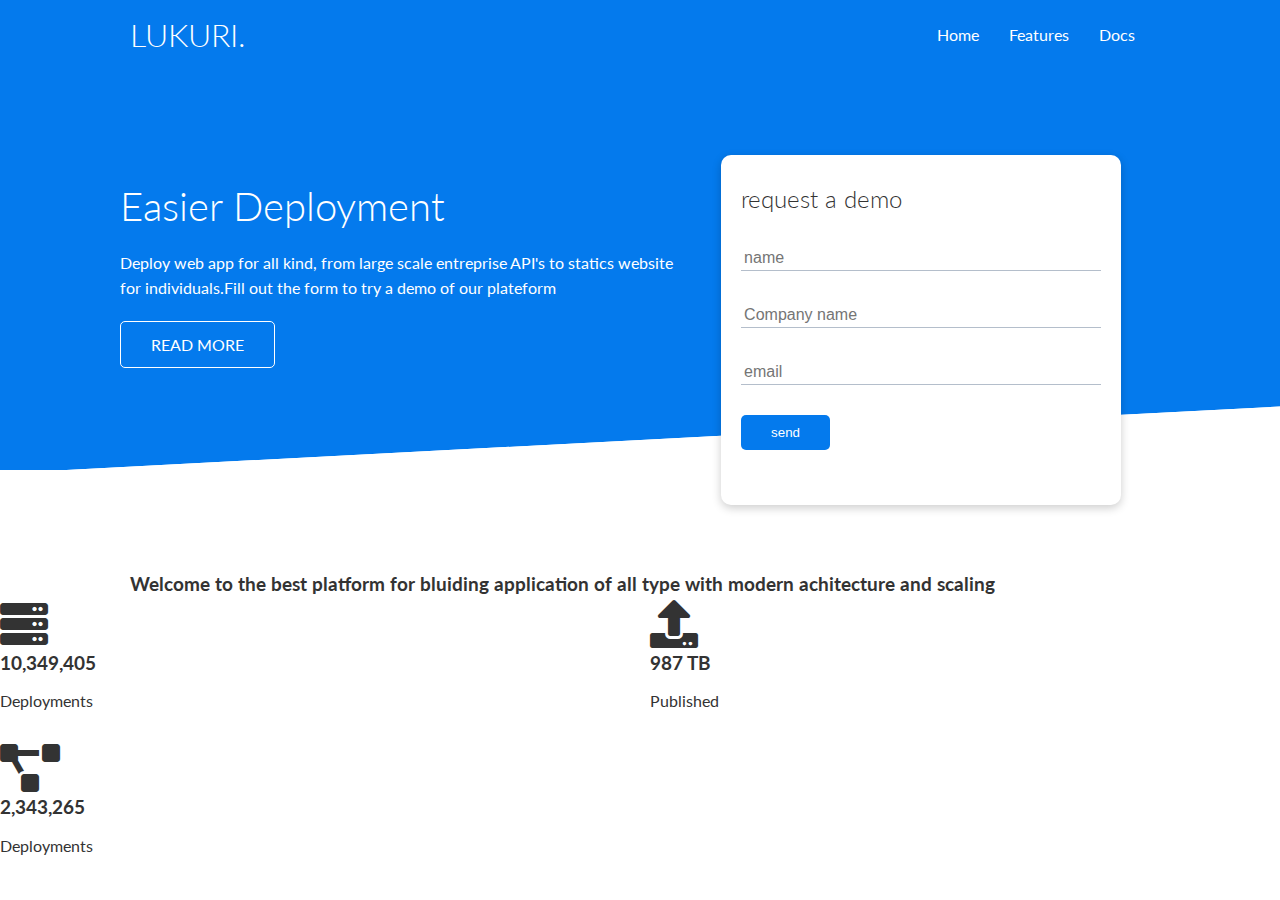
==== index.html @ e868c568 "creating sats" ====
<!DOCTYPE html>
<html lang="en">

<head>
    <meta charset="UTF-8" />
    <meta name="viewport" content="width=device-width, initial-scale=1.0" />
    <link rel="stylesheet" href="css/style.css" />
    <link rel="stylesheet" href="fontawesome-free-5.13.0-web/css/all.css" />
    <link href="https://fonts.googleapis.com/css2?family=Lato:wght@300&display=swap" rel="stylesheet" />

    <title>LURIKI |Cloud Hosting For Everyone</title>
</head>

<body>
    <!-- navbar -->
    <div class="navbar">
        <div class="container flex">
            <h1 class="logo">LUKURI.</h1>
            <nav>
                <ul>
                    <li><a href="home">Home</a></li>
                    <li><a href="features">Features</a></li>
                    <li><a href="docs">Docs</a></li>
                </ul>
            </nav>
        </div>
    </div>
    <!-- showcase -->
    <section class="showcase">
        <div class="container grid">
            <div class="showcase-text">
                <h1>Easier Deployment</h1>
                <p>Deploy web app for all kind,
                    from large scale entreprise API's to
                    statics website for individuals.Fill
                    out the form to try a demo of our plateform
                </p>
                <a href="features.html" class="btn btn-outline">READ MORE</a>
            </div>

            <div class="showcase-form card">
                <h2>request a demo</h2>
                <form>
                    <div class="form-control">
                        <input type="text" name="name" placeholder="name" required>
                    </div>
                    <div class="form-control">
                        <input type="text" name="Company" placeholder="Company name" required>
                    </div>
                    <div class="form-control">
                        <input type="email" name="email" placeholder="email" required>
                    </div>
                    <input type="submit" value="send" class="btn btn-primary">
                </form>

            </div>


        </div>
        </div>
    </section>
    <!-- stats -->
    <section class="stats">
        <div class="container">
            <h3 class="stats-heading text-center my-1">
                Welcome to the best platform for bluiding application of all type
                with modern achitecture and scaling
            </h3>
        </div>
        <div class="grid grid-3 text-center my-4">
            <div>
                <i class="fas fa-server fa-3x"></i>
                <h3>10,349,405</h3>
                <p class="secondary-color">Deployments</p>
            </div>
            <div>
                <i class="fas fa-upload fa-3x"></i>
                <h3>987 TB</h3>
                <p class="secondary-color">Published</p>
            </div>
            <div>
                <i class="fas fa-project-diagram fa-3x"></i>
                <h3>2,343,265</h3>
                <p class="secondary-color">Deployments</p>
            </div>
        </div>
    </section>

</body>

</html>
---- css/style.css ----
:root {
  --primary-color: #047aed;
}

* {
  box-sizing: border-box;
  margin: 0;
  padding: 0;
}
body {
  font-family: "Lato", sans-serif;
  color: #333;
  line-height: 1.6;
}

ul {
  list-style: none;
}

a {
  text-decoration: none;
  color: #333;
}

h1,
h2 {
  font-weight: 300;
  line-height: 1.2;
  margin: 10px 0;
}

p {
  margin: 10px 0;
}

img {
  width: 100%;
}

.navbar {
  background-color: var(--primary-color);
  color: #fff;
  height: 70px;
}

.navbar ul {
  display: flex;
}

.navbar .flex {
  justify-content: space-between;
}
.navbar a {
  color: #fff;
  padding: 10px;
  margin: 0 5px;
}
.navbar a:hover {
  border-bottom: 2px #fff solid;
}
/* stats */
.stats {
  padding-top: 100px;
}
/* showcase */
.showcase {
  height: 400px;
  background-color: var(--primary-color);
  color: #fff;
  position: relative;
}
.showcase h1 {
  font-size: 40px;
}
.showcase p {
  margin: 20px 0;
}
.showcase .grid {
  overflow: visible;
  grid-template-columns: 55% 44%;
  gap: 30px;
}
.showcase-form {
  position: relative;
  top: 60px;
  height: 350px;
  width: 400px;
  padding: 40px;
  z-index: 100;
}
.showcase-form .form-control {
  margin: 30px 0;
}
.showcase-form input[type="text"],
.showcase-form input[type="email"] {
  border: 0;
  border-bottom: 1px solid #b4becb;
  width: 100%;
  padding: 3px;
  font-size: 16px;
}
.showcase-form input:focus {
  outline: none;
}
.showcase::before,
.showcase::after {
  content: "";
  position: absolute;
  height: 100px;
  bottom: -70px;
  right: 0;
  left: 0;
  background-color: #fff;
  transform: skewY(-3deg);
  -webkit-transform: skewY(-3deg);
  -moz-transform: skewY(-3deg);
  -ms-transform: skewY(-3deg);
}
/* utilities */
.container {
  max-width: 1100px;
  margin: 0 auto;
  overflow: hidden;
  padding: 0 40px;
}
.btn {
  display: inline-block;
  padding: 10px 30px;
  cursor: pointer;
  background: var(--primary-color);
  color: #fff;
  border: none;
  border-radius: 5px;
}
.btn-outline {
  background-color: transparent;
  border: 1px #fff solid;
}
.btn:hover {
  transform: scale(0.98);
}

.flex {
  display: flex;
  justify-content: center;
  align-items: center;
  height: 100%;
}
.grid {
  display: grid;
  grid-template-columns: repeat(2, 1fr);
  gap: 20px;
  justify-content: center;
  align-items: center;
  height: 100%;
}
.card {
  background-color: #fff;
  color: #333;
  border-radius: 10px;
  box-shadow: 0 3px 10px rgba(0, 0, 0, 0.2);
  padding: 20px;
  margin: 10px;
}
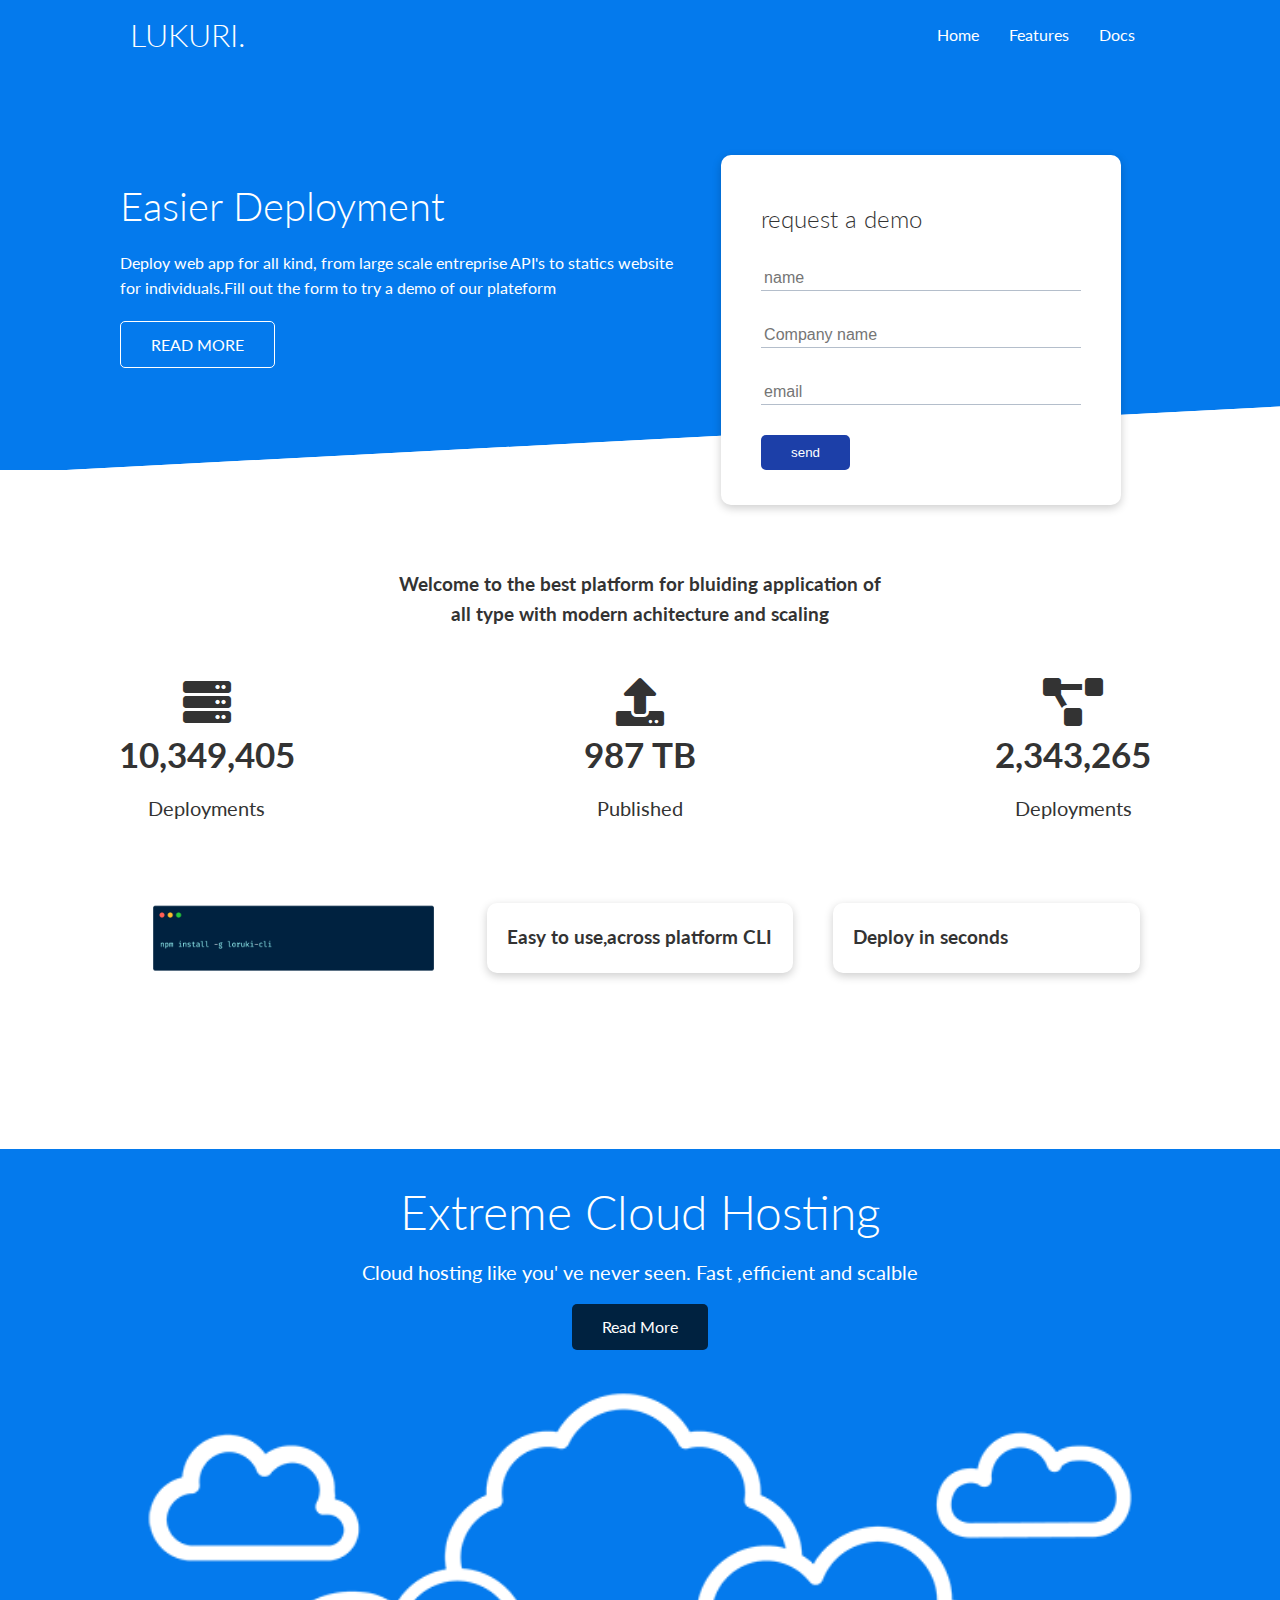
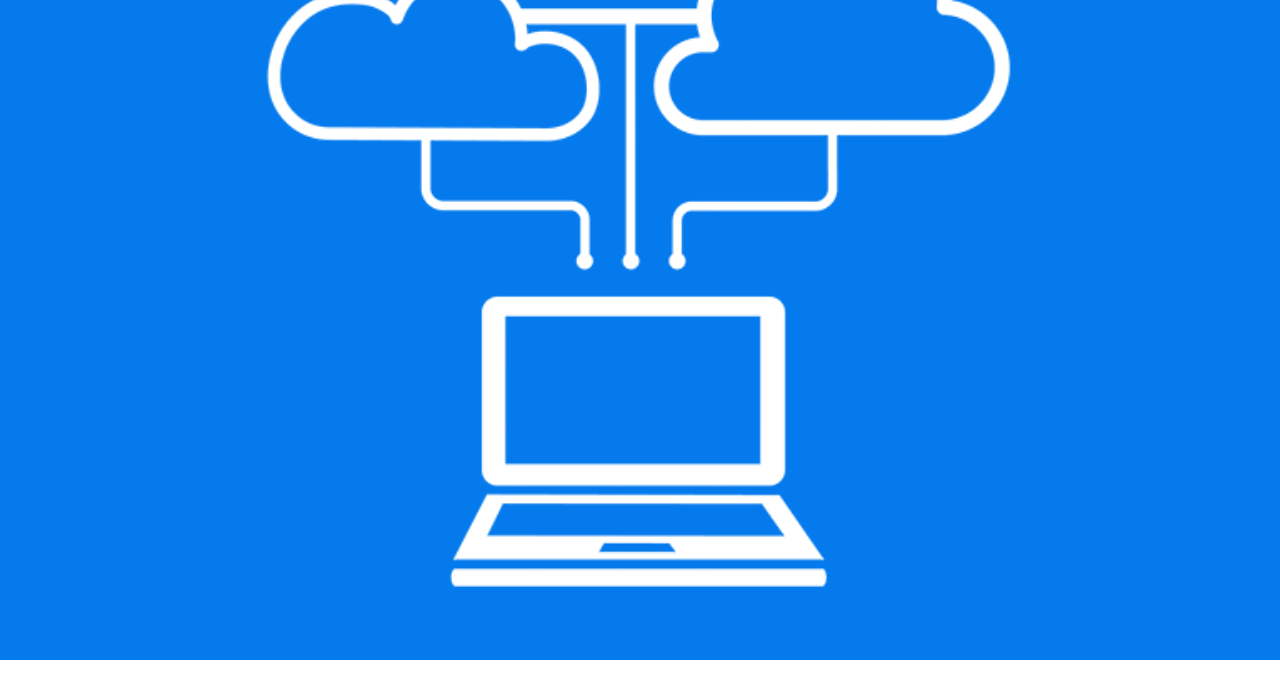
==== commit 0ea8902b: "working on the cloud an expected mistake" ====
--- a/index.html
+++ b/index.html
@@ -4,6 +4,7 @@
 <head>
     <meta charset="UTF-8" />
     <meta name="viewport" content="width=device-width, initial-scale=1.0" />
+    <link rel="stylesheet" href="css/utility.css" />
     <link rel="stylesheet" href="css/style.css" />
     <link rel="stylesheet" href="fontawesome-free-5.13.0-web/css/all.css" />
     <link href="https://fonts.googleapis.com/css2?family=Lato:wght@300&display=swap" rel="stylesheet" />
@@ -86,6 +87,31 @@
         </div>
     </section>
 
+    <!-- cli -->
+    <section class="cli">
+        <div class="container grid">
+            <img src="./images/cli.png" alt="">
+            <div class="card">
+                <h3>Easy to use,across platform CLI</h3>
+            </div>
+            <div class="card">
+                <h3>Deploy in seconds</h3>
+            </div>
+        </div>
+    </section>
+    <section class="cloud bg-primary my-2 py-2">
+        <div class="container grid"></div>
+        <div class="text-center">
+            <h2 class="lg">Extreme Cloud Hosting</h2>
+            <p class="lead my-1">Cloud hosting like you' ve never seen.
+                Fast ,efficient and scalble
+            </p>
+            <a href="features.html" class="btn btn-dark">Read More</a>
+        </div>
+        <img src="./images/cloud.png" alt="">
+
+    </section>
+
 </body>
 
 </html>--- a/css/utility.css
+++ b/css/utility.css
@@ -0,0 +1,204 @@
+.container {
+  max-width: 1100px;
+  margin: 0 auto;
+  overflow: hidden;
+  padding: 0 40px;
+}
+.btn {
+  display: inline-block;
+  padding: 10px 30px;
+  cursor: pointer;
+  background: var(--primary-color);
+  color: #fff;
+  border: none;
+  border-radius: 5px;
+}
+.btn-outline {
+  background-color: transparent;
+  border: 1px #fff solid;
+}
+.btn:hover {
+  transform: scale(0.98);
+}
+.text-center {
+  text-align: center;
+}
+
+.flex {
+  display: flex;
+  justify-content: center;
+  align-items: center;
+  height: 100%;
+}
+.grid {
+  display: grid;
+  grid-template-columns: repeat(2, 1fr);
+  gap: 20px;
+  justify-content: center;
+  align-items: center;
+  height: 100%;
+}
+.grid-3 {
+  grid-template-columns: repeat(3, 1fr);
+}
+.card {
+  background-color: #fff;
+  color: #333;
+  border-radius: 10px;
+  box-shadow: 0 3px 10px rgba(0, 0, 0, 0.2);
+  padding: 20px;
+  margin: 10px;
+}
+
+.container {
+  max-width: 1100px;
+  margin: 0 auto;
+  overflow: hidden;
+  padding: 0 40px;
+}
+.btn {
+  display: inline-block;
+  padding: 10px 30px;
+  cursor: pointer;
+  background: var(--primary-color);
+  color: #fff;
+  border: none;
+  border-radius: 5px;
+}
+.btn-outline {
+  background-color: transparent;
+  border: 1px #fff solid;
+}
+.btn:hover {
+  transform: scale(0.98);
+}
+/* backgrounds & colored  buttons */
+.bg-primary,
+.btn-primary {
+  background-color: var(--primary-color);
+  color: #fff;
+}
+.bg-secodary,
+.btn-primary {
+  background-color: var(--secondary-color);
+  color: #fff;
+}
+.bg-dark,
+.btn-dark {
+  background-color: var(--dark-color);
+  color: #fff;
+}
+.bg-light,
+.btn-light {
+  background-color: var(--light-color);
+  color: #333;
+}
+/* text size */
+.lead {
+  font-size: 20px;
+}
+.sm {
+  font-size: 1rem;
+}
+.md {
+  font-size: 2rem;
+}
+.lg {
+  font-size: 3rem;
+}
+.xl {
+  font-size: 4rem;
+}
+.text-center {
+  text-align: center;
+}
+
+.flex {
+  display: flex;
+  justify-content: center;
+  align-items: center;
+  height: 100%;
+}
+.grid {
+  display: grid;
+  grid-template-columns: repeat(2, 1fr);
+  gap: 20px;
+  justify-content: center;
+  align-items: center;
+  height: 100%;
+}
+.grid-3 {
+  grid-template-columns: repeat(3, 1fr);
+}
+.card {
+  background-color: #fff;
+  color: #333;
+  border-radius: 10px;
+  box-shadow: 0 3px 10px rgba(0, 0, 0, 0.2);
+  padding: 20px;
+  margin: 10px;
+}
+
+/* margin */
+.my-1 {
+  margin: 1rem 0;
+}
+.my-2 {
+  margin: 1.5rem 0;
+}
+.my-3 {
+  margin: 2rem 0;
+}
+.my-4 {
+  margin: 3rem 0;
+}
+.my-5 {
+  margin: 4rem 0;
+}
+.p {
+  margin: 1rem;
+}
+.m-2 {
+  margin: 1.5rem;
+}
+.m-3 {
+  margin: 2rem;
+}
+.m-4 {
+  margin: 3rem;
+}
+.m-5 {
+  margin: 4rem;
+}
+
+/* padding */
+.py-1 {
+  padding: 1rem 0;
+}
+.py-2 {
+  padding: 1.5rem 0;
+}
+.py-3 {
+  padding: 2rem 0;
+}
+.py-4 {
+  padding: 3rem 0;
+}
+.py-5 {
+  padding: 4rem 0;
+}
+.p-1 {
+  padding: 1rem;
+}
+.p-2 {
+  padding: 1.5rem;
+}
+.p-3 {
+  padding: 2rem;
+}
+.p-4 {
+  padding: 3rem;
+}
+.p-5 {
+  padding: 4rem 0;
+}
--- a/css/style.css
+++ b/css/style.css
@@ -1,5 +1,8 @@
 :root {
   --primary-color: #047aed;
+  --secondary-color: #1c3fa8;
+  --dark-color: #002240;
+  --light-color: #f4f4f4;
 }
 
 * {
@@ -116,49 +119,28 @@
   -moz-transform: skewY(-3deg);
   -ms-transform: skewY(-3deg);
 }
-/* utilities */
-.container {
-  max-width: 1100px;
-  margin: 0 auto;
-  overflow: hidden;
-  padding: 0 40px;
+/* stats */
+.stats-heading {
+  max-width: 500px;
+  margin: auto;
 }
-.btn {
-  display: inline-block;
-  padding: 10px 30px;
-  cursor: pointer;
-  background: var(--primary-color);
-  color: #fff;
-  border: none;
-  border-radius: 5px;
+.stats .grid h3 {
+  font-size: 35px;
 }
-.btn-outline {
-  background-color: transparent;
-  border: 1px #fff solid;
+.stats .grid p {
+  font-size: 20px;
 }
-.btn:hover {
-  transform: scale(0.98);
+/* CLI */
+.cli .grid {
+  grid-template-columns: repeat(3, 1fr);
+  grid-template-rows: repeat(2, 1fr);
+}
+.cli .grid > *:first-child {
+  grid-column: 1 span 2;
+  grid-row: 1 span 2;
 }
 
-.flex {
-  display: flex;
-  justify-content: center;
-  align-items: center;
-  height: 100%;
+/* cloud */
+.cloud .grid {
+  grid-template-columns: 4fr 3fr;
 }
-.grid {
-  display: grid;
-  grid-template-columns: repeat(2, 1fr);
-  gap: 20px;
-  justify-content: center;
-  align-items: center;
-  height: 100%;
-}
-.card {
-  background-color: #fff;
-  color: #333;
-  border-radius: 10px;
-  box-shadow: 0 3px 10px rgba(0, 0, 0, 0.2);
-  padding: 20px;
-  margin: 10px;
-}
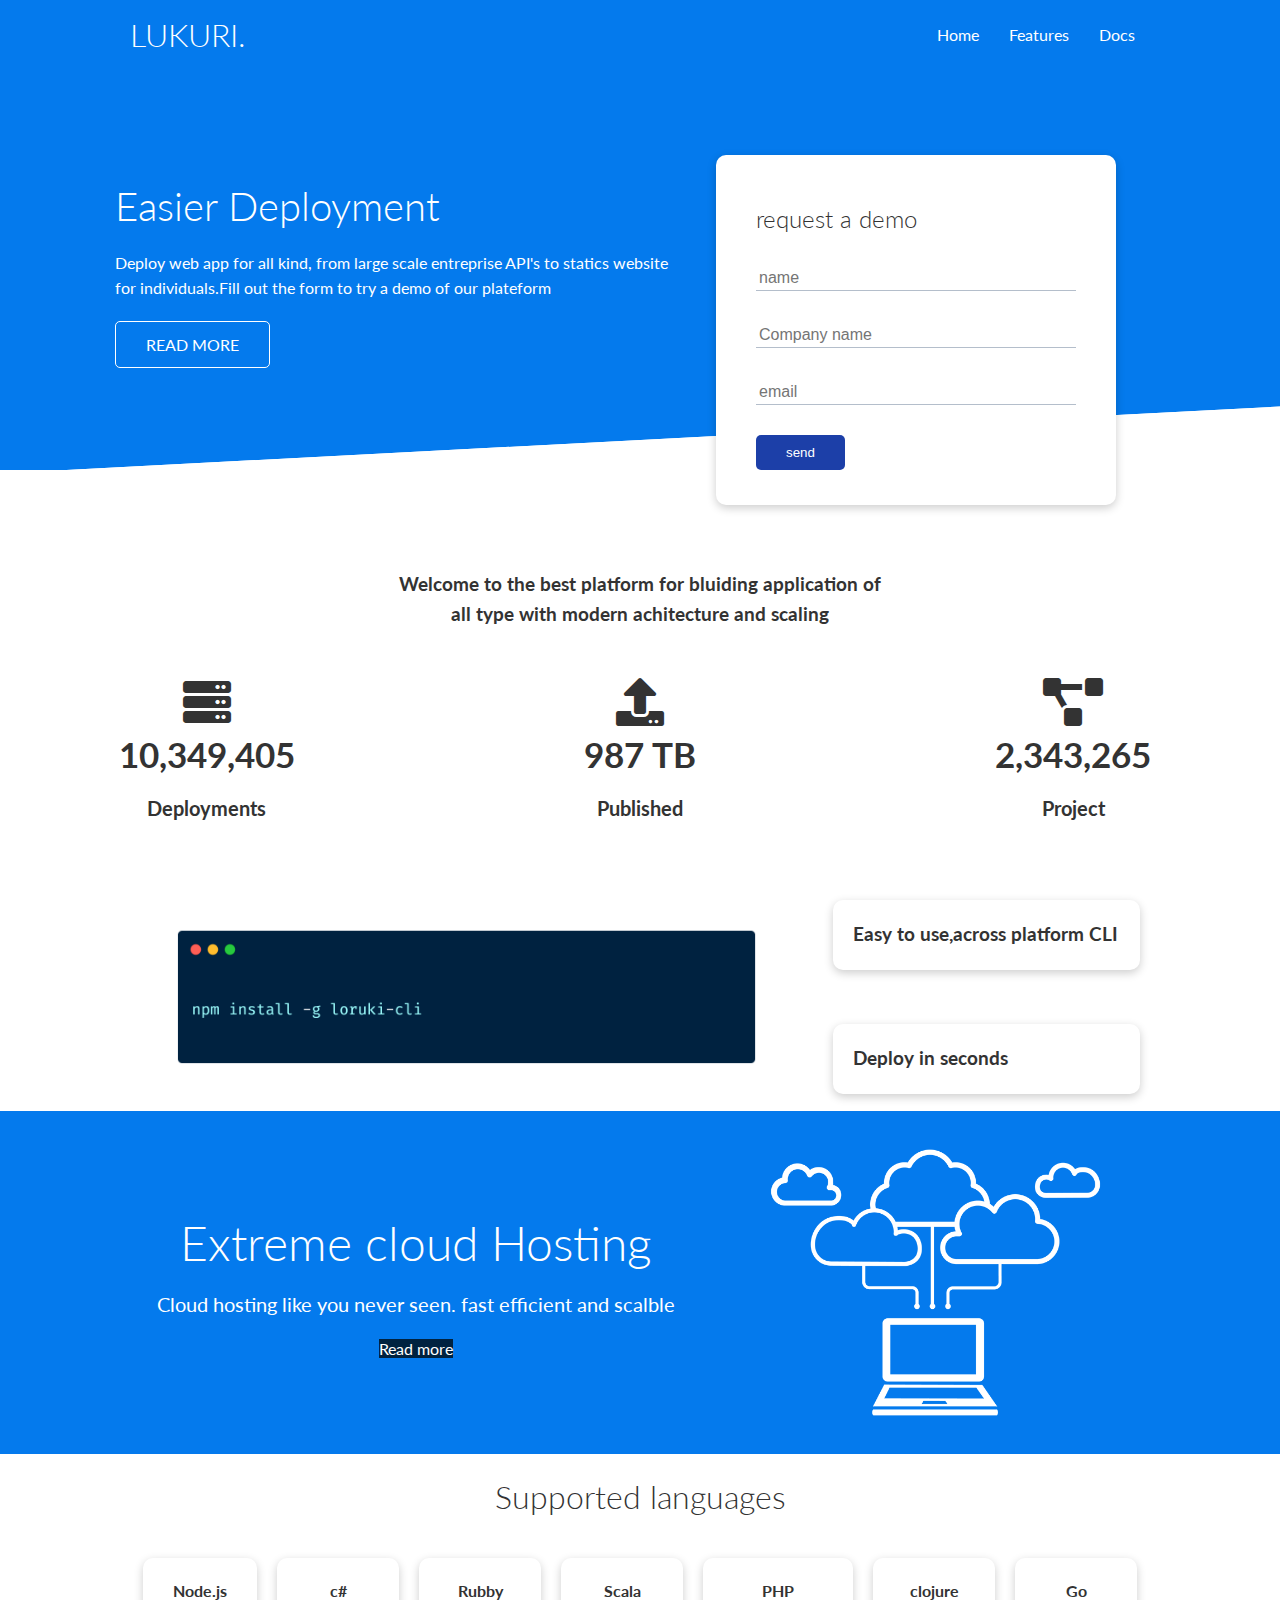
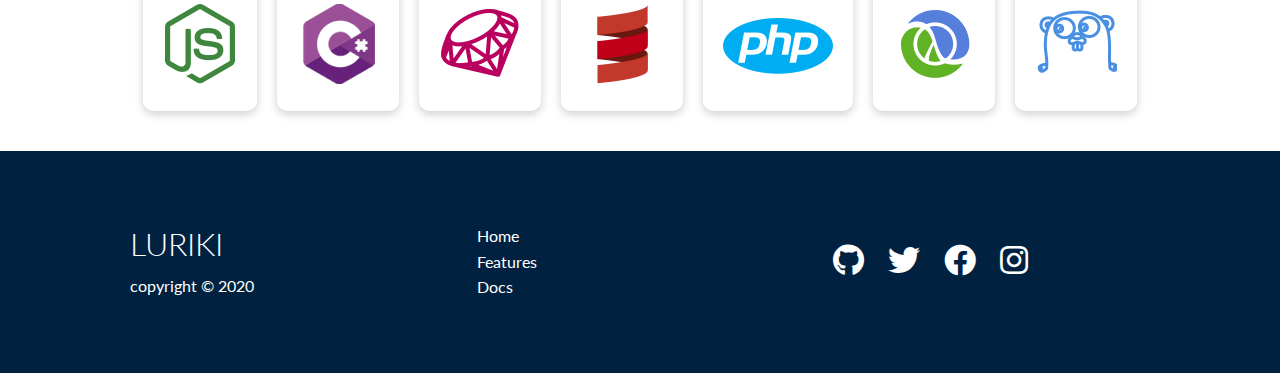
==== commit 61115f4e: "unfinished footer" ====
--- a/index.html
+++ b/index.html
@@ -82,7 +82,7 @@
             <div>
                 <i class="fas fa-project-diagram fa-3x"></i>
                 <h3>2,343,265</h3>
-                <p class="secondary-color">Deployments</p>
+                <p class="secondary-color">Project</p>
             </div>
         </div>
     </section>
@@ -99,7 +99,9 @@
             </div>
         </div>
     </section>
-    <section class="cloud bg-primary my-2 py-2">
+
+    <!-- cloud -->
+    <!-- <section class="cloud bg-primary my-2 py-2">
         <div class="container grid"></div>
         <div class="text-center">
             <h2 class="lg">Extreme Cloud Hosting</h2>
@@ -110,7 +112,87 @@
         </div>
         <img src="./images/cloud.png" alt="">
 
+    </section> -->
+
+
+    <!-- cloud -->
+    <section class="cloud bg-primary my2 py-2">
+        <div class="container grid">
+            <div class="text-center">
+                <h2 class="lg">Extreme cloud Hosting</h2>
+                <p class="lead my-1">Cloud hosting like you never seen.
+                    fast efficient and scalble
+                </p>
+                <a href="features.html" class="btn-dark">Read more</a>
+            </div>
+            <img src="./images/cloud.png" alt="">
+        </div>
     </section>
+
+    <!--section  -->
+    <section class="languages">
+        <h2 class="md text-center my-2">
+            Supported languages
+        </h2>
+        <div class="container flex">
+            <div class="card">
+                <h4>Node.js</h4>
+                <img src="./images/logos/node.png " alt="">
+            </div>
+            <div class="card">
+                <h4>c#</h4>
+                <img src="./images/logos/csharp.png " alt="">
+            </div>
+            <div class="card">
+                <h4>Rubby</h4>
+                <img src="./images/logos/ruby.png " alt="">
+            </div>
+            <div class="card">
+                <h4>Scala</h4>
+                <img src="./images/logos/scala.png" alt="">
+            </div>
+            <div class="card">
+                <h4>PHP</h4>
+                <img src="./images/logos/php.png" alt="">
+            </div>
+            <div class="card">
+                <h4>clojure</h4>
+                <img src="./images/logos/clojure.png " alt="">
+            </div>
+            <div class="card">
+                <h4>Go</h4>
+                <img src="./images/logos/go.png" alt="">
+            </div>
+        </div>
+    </section>
+
+    <!-- footer -->
+    <footer class="footer bg-dark py-5">
+        <div class="container grid grid-3">
+            <div>
+                <h1>
+                    LURIKI
+                </h1>
+                <p>copyright &copy; 2020</p>
+            </div>
+            <nav>
+                <ul>
+                    <li><a href="index.html">Home</a></li>
+                    <li><a href="features.html">Features</a></li>
+                    <li><a href="docs.html">Docs</a></li>
+                </ul>
+            </nav>
+            <div class="social">
+                <a href="#"><i class="fab fa-github fa-2x"></i></a>
+                <a href="#"><i class="fab fa-twitter fa-2x"></i></a>
+                <a href="#"><i class="fab fa-facebook fa-2x"></i></a>
+                <a href="#"><i class="fab fa-instagram fa-2x"></i></a>
+            </div>
+
+        </div>
+    </footer>
+
+
 
 </body>
 
--- a/css/utility.css
+++ b/css/utility.css
@@ -93,6 +93,14 @@
   background-color: var(--light-color);
   color: #333;
 }
+
+.bg-primary a,
+.btn-primary a,
+.bg-dark a,
+.btn-dark a {
+  color: #fff;
+}
+
 /* text size */
 .lead {
   font-size: 20px;
@@ -155,7 +163,7 @@
 .my-5 {
   margin: 4rem 0;
 }
-.p {
+.m-1 {
   margin: 1rem;
 }
 .m-2 {
--- a/css/style.css
+++ b/css/style.css
@@ -80,7 +80,7 @@
 }
 .showcase .grid {
   overflow: visible;
-  grid-template-columns: 55% 44%;
+  grid-template-columns: 55% 45%;
   gap: 30px;
 }
 .showcase-form {
@@ -120,6 +120,9 @@
   -ms-transform: skewY(-3deg);
 }
 /* stats */
+.stats {
+  padding-top: 100;
+}
 .stats-heading {
   max-width: 500px;
   margin: auto;
@@ -129,6 +132,7 @@
 }
 .stats .grid p {
   font-size: 20px;
+  font-weight: bold;
 }
 /* CLI */
 .cli .grid {
@@ -136,11 +140,52 @@
   grid-template-rows: repeat(2, 1fr);
 }
 .cli .grid > *:first-child {
-  grid-column: 1 span 2;
-  grid-row: 1 span 2;
+  grid-column: 1 / span 2;
+  grid-row: 1 / span 2;
 }
 
 /* cloud */
 .cloud .grid {
   grid-template-columns: 4fr 3fr;
 }
+
+/* languages */
+.languages .flex {
+  flex-wrap: wrap;
+}
+.languages .card {
+  text-align: center;
+  margin: 18px 10px 40px;
+  transition: transform 0.2s ease-in;
+}
+
+.languages .card .h4 {
+  font-size: 20px;
+  margin-bottom: 10px;
+}
+.languages .card:hover {
+  transform: translateY(-15px);
+}
+
+/* footer */
+.footer .social a {
+  margin: 0 10px;
+}
+
+/* tablets & under */
+@media (max-width: 768px) {
+}
+
+/* Mobiles */
+@media (max-width: 500px) {
+  .navbar {
+    height: 110px;
+  }
+  .navbar.flex {
+    flex-direction: column;
+  }
+  .navbar ul {
+    padding: 10px;
+    background-color: rgba(0, 0, 0, 0.1);
+  }
+}
